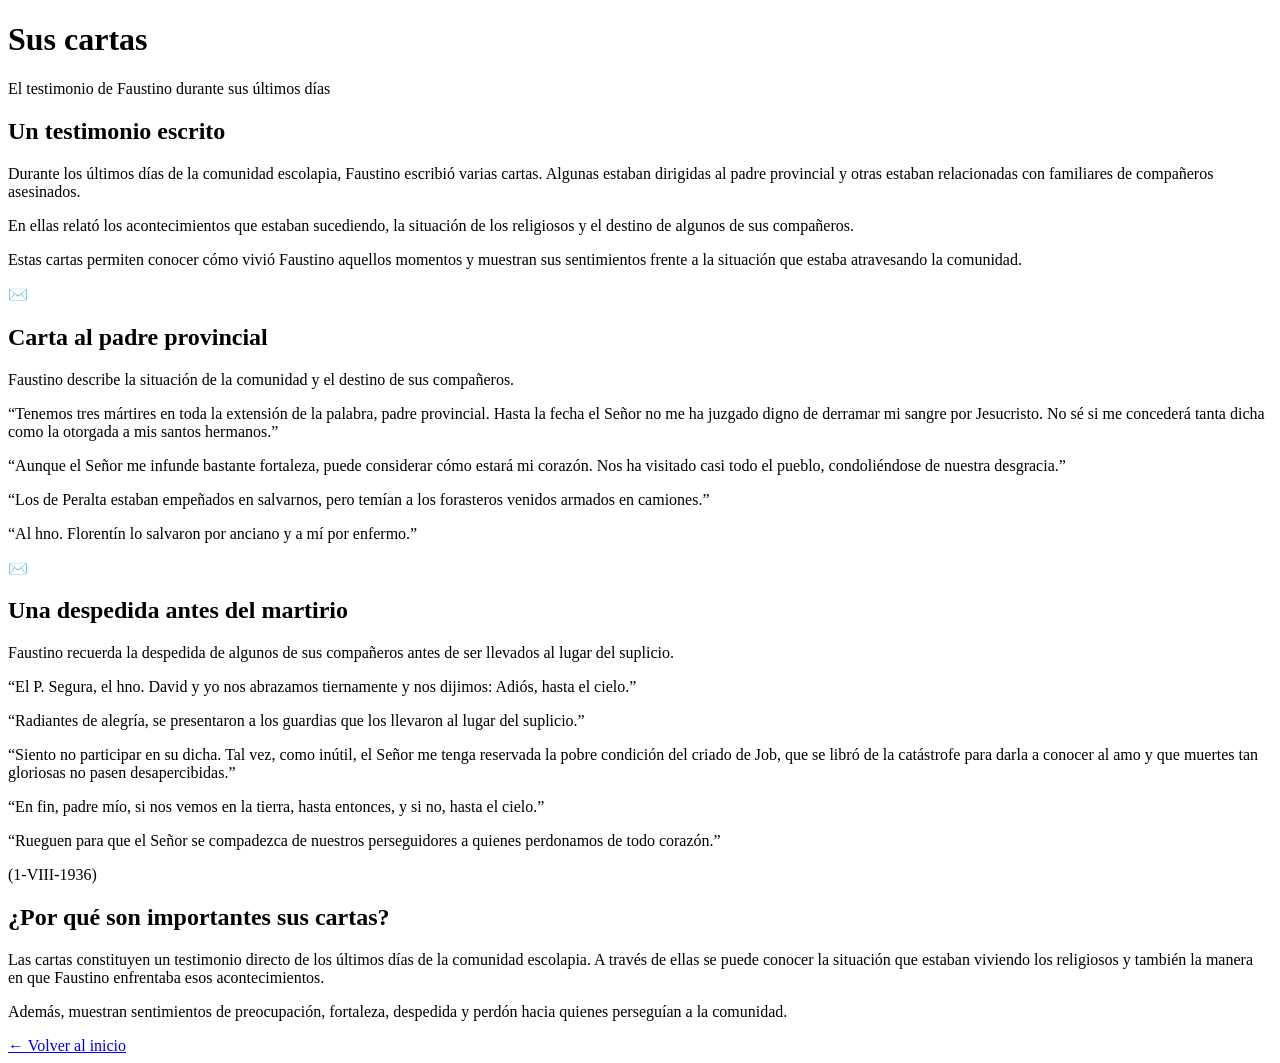
==== pages/cartas.html @ e20721c8 "Add files via upload" ====
<!DOCTYPE html>
<html lang="es">
<head>
    <meta charset="UTF-8">
    <meta name="viewport" content="width=device-width, initial-scale=1.0">
    <title>Sus cartas</title>
    <link rel="stylesheet" href="../css/styles.css">
</head>

<body>

    <header>
        <h1>Sus cartas</h1>
        <p>El testimonio de Faustino durante sus últimos días</p>
    </header>

    <main>

        <section class="contenido">

            <h2>Un testimonio escrito</h2>

            <p>
                Durante los últimos días de la comunidad escolapia, Faustino
                escribió varias cartas. Algunas estaban dirigidas al padre
                provincial y otras estaban relacionadas con familiares de
                compañeros asesinados.
            </p>

            <p>
                En ellas relató los acontecimientos que estaban sucediendo,
                la situación de los religiosos y el destino de algunos de sus
                compañeros.
            </p>

            <p>
                Estas cartas permiten conocer cómo vivió Faustino aquellos
                momentos y muestran sus sentimientos frente a la situación
                que estaba atravesando la comunidad.
            </p>

        </section>


        <section class="cartas-container">

            <article class="card-carta">

                <div class="card-carta-header">
                    <span>✉️</span>
                    <h2>Carta al padre provincial</h2>
                </div>

                <p class="descripcion-carta">
                    Faustino describe la situación de la comunidad y el
                    destino de sus compañeros.
                </p>

                <div class="carta-texto">

                    <p>
                        “Tenemos tres mártires en toda la extensión de la
                        palabra, padre provincial. Hasta la fecha el Señor no
                        me ha juzgado digno de derramar mi sangre por Jesucristo.
                        No sé si me concederá tanta dicha como la otorgada a
                        mis santos hermanos.”
                    </p>

                    <p>
                        “Aunque el Señor me infunde bastante fortaleza, puede
                        considerar cómo estará mi corazón. Nos ha visitado casi
                        todo el pueblo, condoliéndose de nuestra desgracia.”
                    </p>

                    <p>
                        “Los de Peralta estaban empeñados en salvarnos, pero
                        temían a los forasteros venidos armados en camiones.”
                    </p>

                    <p>
                        “Al hno. Florentín lo salvaron por anciano y a mí por
                        enfermo.”
                    </p>

                </div>

            </article>


            <article class="card-carta">

                <div class="card-carta-header">
                    <span>✉️</span>
                    <h2>Una despedida antes del martirio</h2>
                </div>

                <p class="descripcion-carta">
                    Faustino recuerda la despedida de algunos de sus
                    compañeros antes de ser llevados al lugar del suplicio.
                </p>

                <div class="carta-texto">

                    <p>
                        “El P. Segura, el hno. David y yo nos abrazamos
                        tiernamente y nos dijimos: Adiós, hasta el cielo.”
                    </p>

                    <p>
                        “Radiantes de alegría, se presentaron a los guardias
                        que los llevaron al lugar del suplicio.”
                    </p>

                    <p>
                        “Siento no participar en su dicha. Tal vez, como
                        inútil, el Señor me tenga reservada la pobre condición
                        del criado de Job, que se libró de la catástrofe para
                        darla a conocer al amo y que muertes tan gloriosas no
                        pasen desapercibidas.”
                    </p>

                    <p>
                        “En fin, padre mío, si nos vemos en la tierra, hasta
                        entonces, y si no, hasta el cielo.”
                    </p>

                    <p>
                        “Rueguen para que el Señor se compadezca de nuestros
                        perseguidores a quienes perdonamos de todo corazón.”
                    </p>

                    <span class="fecha-carta">(1-VIII-1936)</span>

                </div>

            </article>

        </section>


        <section class="contenido destacado">

            <h2>¿Por qué son importantes sus cartas?</h2>

            <p>
                Las cartas constituyen un testimonio directo de los últimos
                días de la comunidad escolapia. A través de ellas se puede
                conocer la situación que estaban viviendo los religiosos y
                también la manera en que Faustino enfrentaba esos
                acontecimientos.
            </p>

            <p>
                Además, muestran sentimientos de preocupación, fortaleza,
                despedida y perdón hacia quienes perseguían a la comunidad.
            </p>

        </section>


        <a class="boton-volver" href="../index/index.html">
            ← Volver al inicio
        </a>

    </main>

</body>
</html>
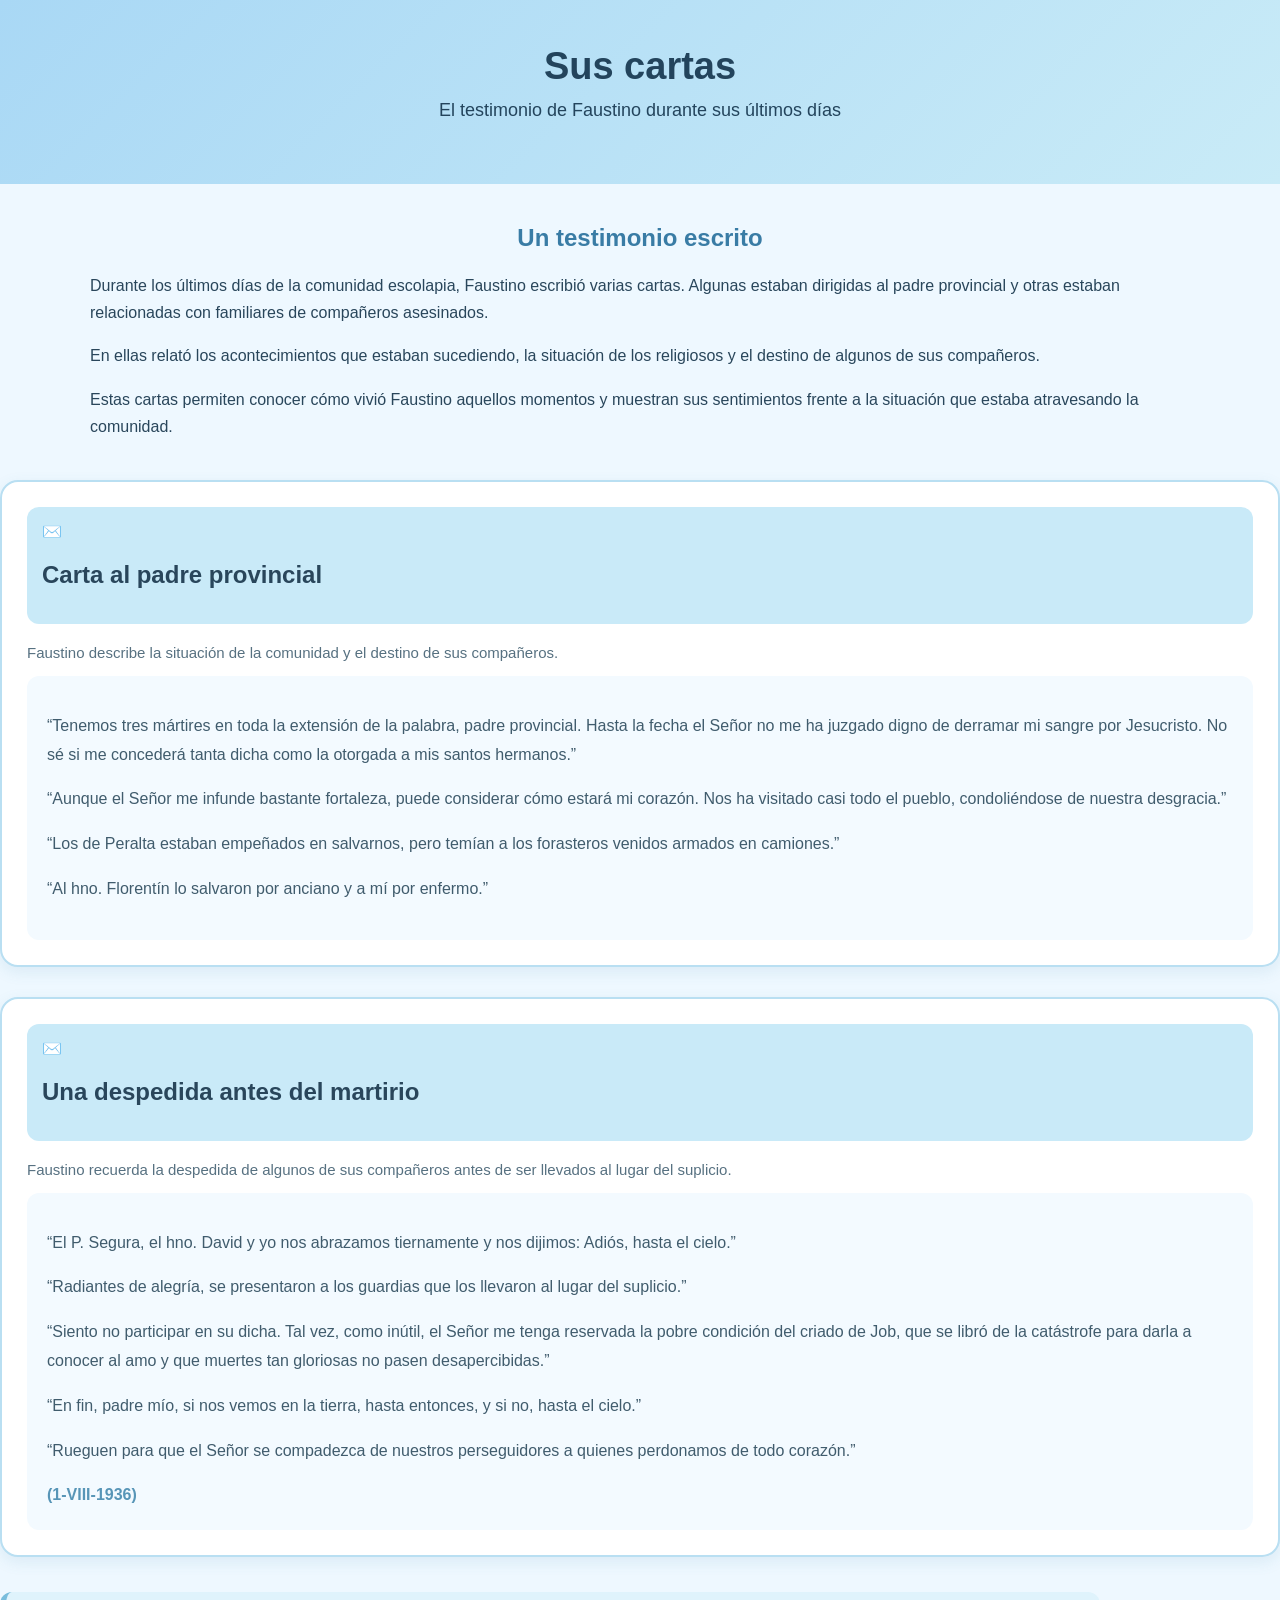
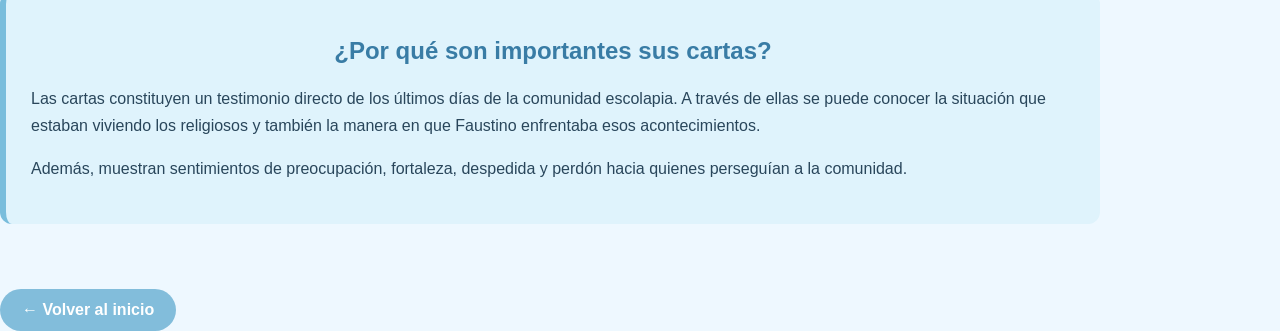
==== commit cd41fe92: "Update cartas.html" ====
--- a/pages/cartas.html
+++ b/pages/cartas.html
@@ -158,11 +158,11 @@
         </section>
 
 
-        <a class="boton-volver" href="../index/index.html">
+        <a class="boton-volver" href="../index.html">
             ← Volver al inicio
         </a>
 
     </main>
 
 </body>
-</html>+</html>
--- a/css/styles.css
+++ b/css/styles.css
@@ -0,0 +1,598 @@
+/* =====================================================
+   PROYECTO INTEGRADOR - FAUSTINO OTEIZA SEGURA
+   PALETA AZUL Y CELESTE PASTEL
+===================================================== */
+
+
+/* -----------------------------
+   CONFIGURACIÓN GENERAL
+----------------------------- */
+
+* {
+    box-sizing: border-box;
+}
+
+html {
+    scroll-behavior: smooth;
+}
+
+body {
+    margin: 0;
+    padding: 0;
+    font-family: Arial, Helvetica, sans-serif;
+    background-color: #eef8ff;
+    color: #29465b;
+}
+
+
+/* -----------------------------
+   HEADER
+----------------------------- */
+
+header {
+    width: 100%;
+    margin: 0;
+    padding: 45px 20px;
+
+    background: linear-gradient(135deg, #a9d8f5, #c9ebf7);
+
+    text-align: center;
+    color: #23445c;
+}
+
+header h1 {
+    margin: 0;
+    font-size: 38px;
+}
+
+header p {
+    font-size: 18px;
+    margin-top: 12px;
+}
+
+
+/* -----------------------------
+   CONTENIDO GENERAL
+----------------------------- */
+
+.contenido {
+    width: 90%;
+    max-width: 1100px;
+    margin: 40px auto;
+}
+
+.contenido h2 {
+    color: #397ca5;
+    text-align: center;
+    margin-bottom: 20px;
+}
+
+.contenido p {
+    line-height: 1.7;
+}
+
+
+/* -----------------------------
+   INICIO
+----------------------------- */
+
+.inicio {
+    text-align: center;
+    padding: 45px 20px;
+}
+
+.inicio h2 {
+    color: #397ca5;
+    font-size: 30px;
+    margin-bottom: 15px;
+}
+
+.inicio p {
+    max-width: 750px;
+    margin: 0 auto 30px;
+    line-height: 1.7;
+    color: #506b7b;
+}
+
+
+/* -----------------------------
+   IMAGEN PRINCIPAL
+----------------------------- */
+
+.imagen-inicio {
+    display: block;
+    width: 280px;
+    height: 280px;
+    object-fit: cover;
+
+    margin: 30px auto;
+
+    border-radius: 20px;
+    border: 5px solid #c4e6f7;
+
+    box-shadow: 0 5px 15px rgba(75, 140, 175, 0.15);
+}
+
+
+/* -----------------------------
+   3 IMÁGENES DEL INDEX
+----------------------------- */
+
+.imagenes-index {
+    display: flex;
+    justify-content: center;
+    align-items: center;
+    gap: 25px;
+
+    width: 100%;
+    margin: 45px auto;
+}
+
+.imagenes-index img {
+    width: 250px;
+    height: 250px;
+
+    object-fit: cover;
+
+    border-radius: 18px;
+    border: 4px solid #c4e6f7;
+
+    box-shadow: 0 5px 15px rgba(75, 140, 175, 0.15);
+
+    transition: transform 0.3s, box-shadow 0.3s;
+}
+
+.imagenes-index img:hover {
+    transform: translateY(-5px);
+
+    box-shadow: 0 8px 20px rgba(75, 140, 175, 0.2);
+}
+
+
+/* -----------------------------
+   BOTONES / MENÚ PRINCIPAL
+----------------------------- */
+
+.menu-principal {
+    display: grid;
+
+    grid-template-columns: repeat(2, 1fr);
+
+    gap: 20px;
+
+    max-width: 850px;
+
+    margin: 40px auto;
+}
+
+.menu-principal a {
+    display: flex;
+
+    justify-content: center;
+    align-items: center;
+
+    min-height: 80px;
+
+    background: linear-gradient(135deg, #b8e0f3, #d8f2fb);
+
+    color: #315f79;
+
+    text-decoration: none;
+
+    padding: 20px;
+
+    border-radius: 18px;
+
+    border: 2px solid #a9d8ed;
+
+    font-size: 18px;
+    font-weight: bold;
+
+    box-shadow: 0 5px 12px rgba(75, 140, 175, 0.12);
+
+    transition:
+        transform 0.3s,
+        box-shadow 0.3s,
+        background 0.3s;
+}
+
+.menu-principal a:hover {
+    transform: translateY(-5px);
+
+    background: linear-gradient(135deg, #a6d6ed, #c9eaf8);
+
+    box-shadow: 0 8px 18px rgba(75, 140, 175, 0.2);
+}
+
+
+/* -----------------------------
+   CARDS
+----------------------------- */
+
+.cards-container {
+    display: grid;
+
+    grid-template-columns: repeat(2, 1fr);
+
+    gap: 25px;
+
+    margin-top: 30px;
+}
+
+.card {
+    background-color: #ffffff;
+
+    border: 2px solid #c4e6f7;
+
+    border-radius: 18px;
+
+    padding: 25px;
+
+    box-shadow: 0 5px 15px rgba(75, 140, 175, 0.12);
+
+    transition:
+        transform 0.3s,
+        box-shadow 0.3s;
+}
+
+.card:hover {
+    transform: translateY(-5px);
+
+    box-shadow: 0 8px 20px rgba(75, 140, 175, 0.2);
+}
+
+.card h3 {
+    color: #4389b5;
+
+    margin-top: 0;
+}
+
+.card p {
+    color: #4c6373;
+
+    line-height: 1.6;
+}
+
+
+/* -----------------------------
+   DESTACADO
+----------------------------- */
+
+.destacado {
+    background-color: #dff3fc;
+
+    border-left: 6px solid #79bddc;
+
+    border-radius: 12px;
+
+    padding: 25px;
+
+    margin: 35px 0;
+}
+
+.destacado h2,
+.destacado h3 {
+    color: #397ca5;
+}
+
+
+/* -----------------------------
+   CITAS
+----------------------------- */
+
+blockquote {
+    background-color: #f5fbff;
+
+    border-left: 5px solid #91cce5;
+
+    margin: 20px 0;
+
+    padding: 20px;
+
+    border-radius: 10px;
+
+    color: #456477;
+
+    font-style: italic;
+
+    line-height: 1.7;
+}
+
+
+/* -----------------------------
+   CARTAS
+----------------------------- */
+
+.cartas-container {
+    display: flex;
+
+    flex-direction: column;
+
+    gap: 30px;
+
+    margin-top: 30px;
+}
+
+.card-carta {
+    background-color: #ffffff;
+
+    border: 2px solid #b9dff2;
+
+    border-radius: 18px;
+
+    padding: 25px;
+
+    box-shadow: 0 5px 15px rgba(75, 140, 175, 0.12);
+}
+
+.card-carta-header {
+    background-color: #c9eaf8;
+
+    padding: 15px;
+
+    border-radius: 12px;
+
+    margin-bottom: 20px;
+}
+
+.card-carta-header h3 {
+    margin: 0;
+
+    color: #316d91;
+}
+
+.descripcion-carta {
+    color: #577181;
+
+    font-size: 15px;
+}
+
+.carta-texto {
+    background-color: #f3faff;
+
+    padding: 20px;
+
+    border-radius: 12px;
+
+    line-height: 1.8;
+
+    color: #405c6d;
+}
+
+.fecha-carta {
+    text-align: right;
+
+    color: #5795b7;
+
+    font-weight: bold;
+
+    margin-top: 15px;
+}
+
+
+/* -----------------------------
+   LÍNEA DE TIEMPO
+----------------------------- */
+
+.timeline-section {
+    margin-top: 50px;
+}
+
+.timeline-section h2 {
+    text-align: center;
+
+    color: #397ca5;
+}
+
+.timeline {
+    position: relative;
+
+    max-width: 850px;
+
+    margin: 40px auto;
+}
+
+.timeline::before {
+    content: "";
+
+    position: absolute;
+
+    left: 50%;
+
+    top: 0;
+    bottom: 0;
+
+    width: 4px;
+
+    background-color: #a7d7ed;
+
+    transform: translateX(-50%);
+}
+
+.timeline-item {
+    position: relative;
+
+    width: 50%;
+
+    padding: 15px 30px;
+}
+
+.timeline-item:nth-child(odd) {
+    left: 0;
+
+    text-align: right;
+}
+
+.timeline-item:nth-child(even) {
+    left: 50%;
+}
+
+.timeline-year {
+    display: inline-block;
+
+    background-color: #91cce5;
+
+    color: #ffffff;
+
+    padding: 8px 15px;
+
+    border-radius: 20px;
+
+    font-weight: bold;
+
+    margin-bottom: 10px;
+}
+
+.timeline-content {
+    background-color: #ffffff;
+
+    border: 2px solid #c4e6f7;
+
+    border-radius: 15px;
+
+    padding: 18px;
+
+    box-shadow: 0 4px 12px rgba(75, 140, 175, 0.1);
+}
+
+.timeline-content h3 {
+    color: #397ca5;
+
+    margin-top: 0;
+}
+
+
+/* -----------------------------
+   BOTÓN VOLVER
+----------------------------- */
+
+.boton-volver {
+    display: inline-block;
+
+    background-color: #82bddb;
+
+    color: #ffffff;
+
+    text-decoration: none;
+
+    padding: 12px 22px;
+
+    border-radius: 25px;
+
+    margin-top: 30px;
+
+    font-weight: bold;
+
+    transition:
+        background-color 0.3s,
+        transform 0.3s;
+}
+
+.boton-volver:hover {
+    background-color: #5da4c8;
+
+    transform: translateY(-2px);
+}
+
+
+/* -----------------------------
+   IMÁGENES GENERALES
+----------------------------- */
+
+img {
+    max-width: 100%;
+
+    border-radius: 15px;
+}
+
+
+/* =====================================================
+   FOOTER
+   IGUAL DE ANCHO Y ESTILO QUE EL HEADER
+===================================================== */
+
+footer {
+    display: block;
+
+    width: 100%;
+    max-width: none;
+
+    margin: 60px 0 0 0;
+
+    padding: 45px 20px;
+
+    background: linear-gradient(135deg, #a9d8f5, #c9ebf7);
+
+    color: #23445c;
+
+    text-align: center;
+
+    border: none;
+    border-radius: 0;
+
+    box-shadow: none;
+}
+
+footer p {
+    margin: 0;
+
+    font-size: 16px;
+}
+
+
+/* -----------------------------
+   VERSIÓN PARA CELULAR
+----------------------------- */
+
+@media (max-width: 700px) {
+
+    header h1 {
+        font-size: 30px;
+    }
+
+    header p {
+        font-size: 16px;
+    }
+
+    .menu-principal {
+        grid-template-columns: 1fr;
+    }
+
+    .cards-container {
+        grid-template-columns: 1fr;
+    }
+
+    .imagenes-index {
+        flex-direction: column;
+
+        gap: 20px;
+    }
+
+    .imagenes-index img {
+        width: 80%;
+
+        max-width: 300px;
+
+        height: 250px;
+    }
+
+    .timeline::before {
+        left: 15px;
+    }
+
+    .timeline-item,
+    .timeline-item:nth-child(even),
+    .timeline-item:nth-child(odd) {
+        width: 100%;
+
+        left: 0;
+
+        text-align: left;
+
+        padding-left: 45px;
+    }
+
+    .contenido {
+        width: 92%;
+    }
+}
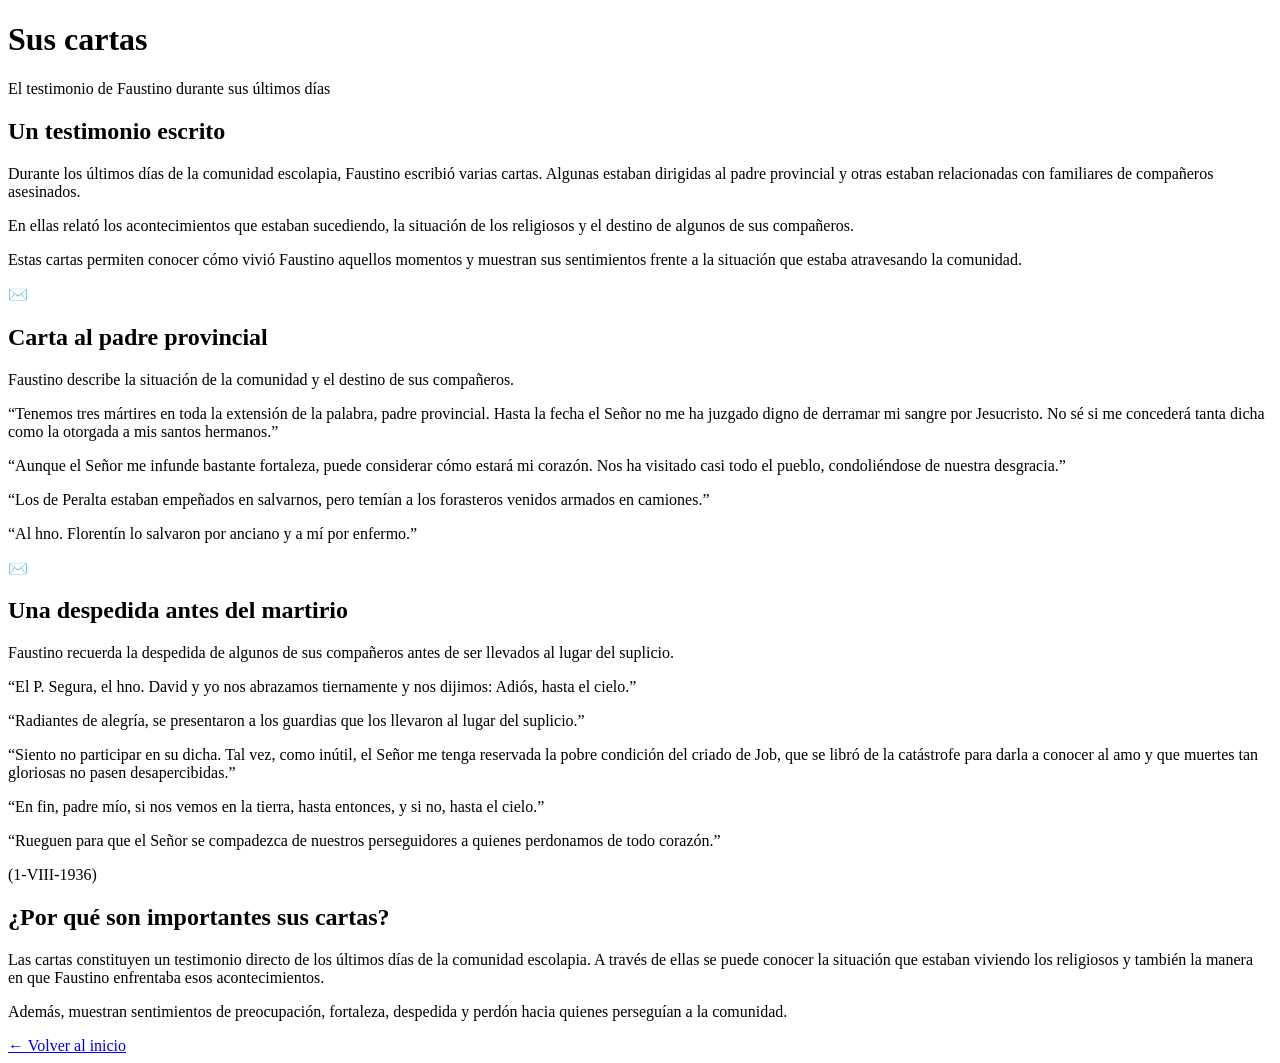
==== commit 63604c52: "Update cartas.html" ====
--- a/pages/cartas.html
+++ b/pages/cartas.html
@@ -4,7 +4,7 @@
     <meta charset="UTF-8">
     <meta name="viewport" content="width=device-width, initial-scale=1.0">
     <title>Sus cartas</title>
-    <link rel="stylesheet" href="../css/styles.css">
+    <link rel="stylesheet" href="./css/styles.css">
 </head>
 
 <body>
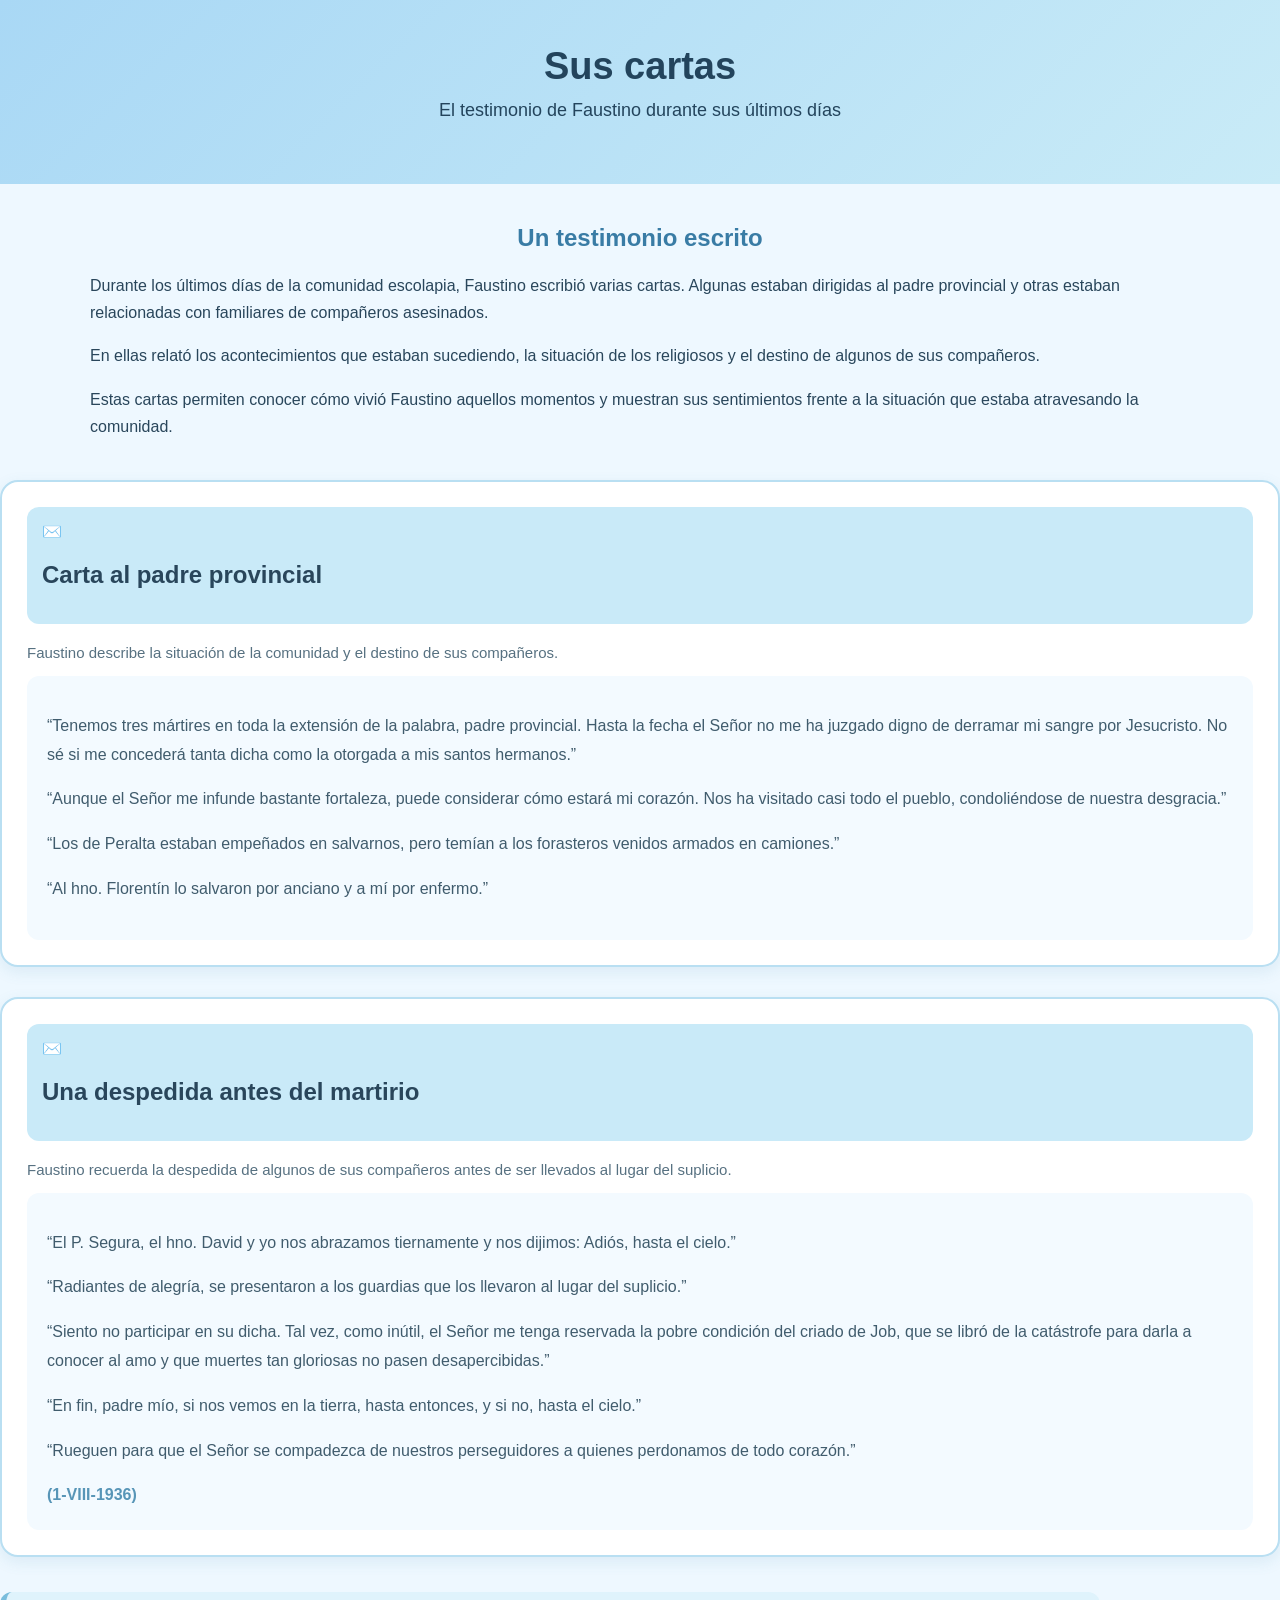
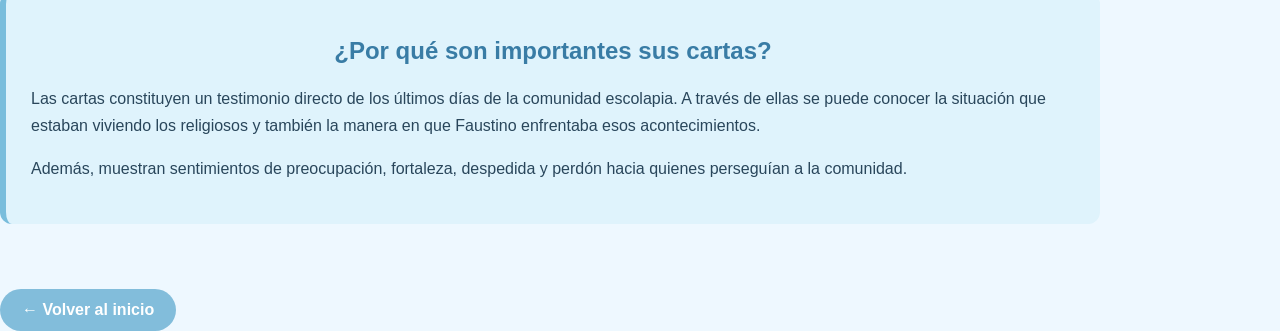
==== commit 640da33f: "Update cartas.html" ====
--- a/pages/cartas.html
+++ b/pages/cartas.html
@@ -4,7 +4,7 @@
     <meta charset="UTF-8">
     <meta name="viewport" content="width=device-width, initial-scale=1.0">
     <title>Sus cartas</title>
-    <link rel="stylesheet" href="./css/styles.css">
+    <link rel="stylesheet" href="../css/styles.css">
 </head>
 
 <body>
--- a/css/styles.css
+++ b/css/styles.css
@@ -0,0 +1,598 @@
+/* =====================================================
+   PROYECTO INTEGRADOR - FAUSTINO OTEIZA SEGURA
+   PALETA AZUL Y CELESTE PASTEL
+===================================================== */
+
+
+/* -----------------------------
+   CONFIGURACIÓN GENERAL
+----------------------------- */
+
+* {
+    box-sizing: border-box;
+}
+
+html {
+    scroll-behavior: smooth;
+}
+
+body {
+    margin: 0;
+    padding: 0;
+    font-family: Arial, Helvetica, sans-serif;
+    background-color: #eef8ff;
+    color: #29465b;
+}
+
+
+/* -----------------------------
+   HEADER
+----------------------------- */
+
+header {
+    width: 100%;
+    margin: 0;
+    padding: 45px 20px;
+
+    background: linear-gradient(135deg, #a9d8f5, #c9ebf7);
+
+    text-align: center;
+    color: #23445c;
+}
+
+header h1 {
+    margin: 0;
+    font-size: 38px;
+}
+
+header p {
+    font-size: 18px;
+    margin-top: 12px;
+}
+
+
+/* -----------------------------
+   CONTENIDO GENERAL
+----------------------------- */
+
+.contenido {
+    width: 90%;
+    max-width: 1100px;
+    margin: 40px auto;
+}
+
+.contenido h2 {
+    color: #397ca5;
+    text-align: center;
+    margin-bottom: 20px;
+}
+
+.contenido p {
+    line-height: 1.7;
+}
+
+
+/* -----------------------------
+   INICIO
+----------------------------- */
+
+.inicio {
+    text-align: center;
+    padding: 45px 20px;
+}
+
+.inicio h2 {
+    color: #397ca5;
+    font-size: 30px;
+    margin-bottom: 15px;
+}
+
+.inicio p {
+    max-width: 750px;
+    margin: 0 auto 30px;
+    line-height: 1.7;
+    color: #506b7b;
+}
+
+
+/* -----------------------------
+   IMAGEN PRINCIPAL
+----------------------------- */
+
+.imagen-inicio {
+    display: block;
+    width: 280px;
+    height: 280px;
+    object-fit: cover;
+
+    margin: 30px auto;
+
+    border-radius: 20px;
+    border: 5px solid #c4e6f7;
+
+    box-shadow: 0 5px 15px rgba(75, 140, 175, 0.15);
+}
+
+
+/* -----------------------------
+   3 IMÁGENES DEL INDEX
+----------------------------- */
+
+.imagenes-index {
+    display: flex;
+    justify-content: center;
+    align-items: center;
+    gap: 25px;
+
+    width: 100%;
+    margin: 45px auto;
+}
+
+.imagenes-index img {
+    width: 250px;
+    height: 250px;
+
+    object-fit: cover;
+
+    border-radius: 18px;
+    border: 4px solid #c4e6f7;
+
+    box-shadow: 0 5px 15px rgba(75, 140, 175, 0.15);
+
+    transition: transform 0.3s, box-shadow 0.3s;
+}
+
+.imagenes-index img:hover {
+    transform: translateY(-5px);
+
+    box-shadow: 0 8px 20px rgba(75, 140, 175, 0.2);
+}
+
+
+/* -----------------------------
+   BOTONES / MENÚ PRINCIPAL
+----------------------------- */
+
+.menu-principal {
+    display: grid;
+
+    grid-template-columns: repeat(2, 1fr);
+
+    gap: 20px;
+
+    max-width: 850px;
+
+    margin: 40px auto;
+}
+
+.menu-principal a {
+    display: flex;
+
+    justify-content: center;
+    align-items: center;
+
+    min-height: 80px;
+
+    background: linear-gradient(135deg, #b8e0f3, #d8f2fb);
+
+    color: #315f79;
+
+    text-decoration: none;
+
+    padding: 20px;
+
+    border-radius: 18px;
+
+    border: 2px solid #a9d8ed;
+
+    font-size: 18px;
+    font-weight: bold;
+
+    box-shadow: 0 5px 12px rgba(75, 140, 175, 0.12);
+
+    transition:
+        transform 0.3s,
+        box-shadow 0.3s,
+        background 0.3s;
+}
+
+.menu-principal a:hover {
+    transform: translateY(-5px);
+
+    background: linear-gradient(135deg, #a6d6ed, #c9eaf8);
+
+    box-shadow: 0 8px 18px rgba(75, 140, 175, 0.2);
+}
+
+
+/* -----------------------------
+   CARDS
+----------------------------- */
+
+.cards-container {
+    display: grid;
+
+    grid-template-columns: repeat(2, 1fr);
+
+    gap: 25px;
+
+    margin-top: 30px;
+}
+
+.card {
+    background-color: #ffffff;
+
+    border: 2px solid #c4e6f7;
+
+    border-radius: 18px;
+
+    padding: 25px;
+
+    box-shadow: 0 5px 15px rgba(75, 140, 175, 0.12);
+
+    transition:
+        transform 0.3s,
+        box-shadow 0.3s;
+}
+
+.card:hover {
+    transform: translateY(-5px);
+
+    box-shadow: 0 8px 20px rgba(75, 140, 175, 0.2);
+}
+
+.card h3 {
+    color: #4389b5;
+
+    margin-top: 0;
+}
+
+.card p {
+    color: #4c6373;
+
+    line-height: 1.6;
+}
+
+
+/* -----------------------------
+   DESTACADO
+----------------------------- */
+
+.destacado {
+    background-color: #dff3fc;
+
+    border-left: 6px solid #79bddc;
+
+    border-radius: 12px;
+
+    padding: 25px;
+
+    margin: 35px 0;
+}
+
+.destacado h2,
+.destacado h3 {
+    color: #397ca5;
+}
+
+
+/* -----------------------------
+   CITAS
+----------------------------- */
+
+blockquote {
+    background-color: #f5fbff;
+
+    border-left: 5px solid #91cce5;
+
+    margin: 20px 0;
+
+    padding: 20px;
+
+    border-radius: 10px;
+
+    color: #456477;
+
+    font-style: italic;
+
+    line-height: 1.7;
+}
+
+
+/* -----------------------------
+   CARTAS
+----------------------------- */
+
+.cartas-container {
+    display: flex;
+
+    flex-direction: column;
+
+    gap: 30px;
+
+    margin-top: 30px;
+}
+
+.card-carta {
+    background-color: #ffffff;
+
+    border: 2px solid #b9dff2;
+
+    border-radius: 18px;
+
+    padding: 25px;
+
+    box-shadow: 0 5px 15px rgba(75, 140, 175, 0.12);
+}
+
+.card-carta-header {
+    background-color: #c9eaf8;
+
+    padding: 15px;
+
+    border-radius: 12px;
+
+    margin-bottom: 20px;
+}
+
+.card-carta-header h3 {
+    margin: 0;
+
+    color: #316d91;
+}
+
+.descripcion-carta {
+    color: #577181;
+
+    font-size: 15px;
+}
+
+.carta-texto {
+    background-color: #f3faff;
+
+    padding: 20px;
+
+    border-radius: 12px;
+
+    line-height: 1.8;
+
+    color: #405c6d;
+}
+
+.fecha-carta {
+    text-align: right;
+
+    color: #5795b7;
+
+    font-weight: bold;
+
+    margin-top: 15px;
+}
+
+
+/* -----------------------------
+   LÍNEA DE TIEMPO
+----------------------------- */
+
+.timeline-section {
+    margin-top: 50px;
+}
+
+.timeline-section h2 {
+    text-align: center;
+
+    color: #397ca5;
+}
+
+.timeline {
+    position: relative;
+
+    max-width: 850px;
+
+    margin: 40px auto;
+}
+
+.timeline::before {
+    content: "";
+
+    position: absolute;
+
+    left: 50%;
+
+    top: 0;
+    bottom: 0;
+
+    width: 4px;
+
+    background-color: #a7d7ed;
+
+    transform: translateX(-50%);
+}
+
+.timeline-item {
+    position: relative;
+
+    width: 50%;
+
+    padding: 15px 30px;
+}
+
+.timeline-item:nth-child(odd) {
+    left: 0;
+
+    text-align: right;
+}
+
+.timeline-item:nth-child(even) {
+    left: 50%;
+}
+
+.timeline-year {
+    display: inline-block;
+
+    background-color: #91cce5;
+
+    color: #ffffff;
+
+    padding: 8px 15px;
+
+    border-radius: 20px;
+
+    font-weight: bold;
+
+    margin-bottom: 10px;
+}
+
+.timeline-content {
+    background-color: #ffffff;
+
+    border: 2px solid #c4e6f7;
+
+    border-radius: 15px;
+
+    padding: 18px;
+
+    box-shadow: 0 4px 12px rgba(75, 140, 175, 0.1);
+}
+
+.timeline-content h3 {
+    color: #397ca5;
+
+    margin-top: 0;
+}
+
+
+/* -----------------------------
+   BOTÓN VOLVER
+----------------------------- */
+
+.boton-volver {
+    display: inline-block;
+
+    background-color: #82bddb;
+
+    color: #ffffff;
+
+    text-decoration: none;
+
+    padding: 12px 22px;
+
+    border-radius: 25px;
+
+    margin-top: 30px;
+
+    font-weight: bold;
+
+    transition:
+        background-color 0.3s,
+        transform 0.3s;
+}
+
+.boton-volver:hover {
+    background-color: #5da4c8;
+
+    transform: translateY(-2px);
+}
+
+
+/* -----------------------------
+   IMÁGENES GENERALES
+----------------------------- */
+
+img {
+    max-width: 100%;
+
+    border-radius: 15px;
+}
+
+
+/* =====================================================
+   FOOTER
+   IGUAL DE ANCHO Y ESTILO QUE EL HEADER
+===================================================== */
+
+footer {
+    display: block;
+
+    width: 100%;
+    max-width: none;
+
+    margin: 60px 0 0 0;
+
+    padding: 45px 20px;
+
+    background: linear-gradient(135deg, #a9d8f5, #c9ebf7);
+
+    color: #23445c;
+
+    text-align: center;
+
+    border: none;
+    border-radius: 0;
+
+    box-shadow: none;
+}
+
+footer p {
+    margin: 0;
+
+    font-size: 16px;
+}
+
+
+/* -----------------------------
+   VERSIÓN PARA CELULAR
+----------------------------- */
+
+@media (max-width: 700px) {
+
+    header h1 {
+        font-size: 30px;
+    }
+
+    header p {
+        font-size: 16px;
+    }
+
+    .menu-principal {
+        grid-template-columns: 1fr;
+    }
+
+    .cards-container {
+        grid-template-columns: 1fr;
+    }
+
+    .imagenes-index {
+        flex-direction: column;
+
+        gap: 20px;
+    }
+
+    .imagenes-index img {
+        width: 80%;
+
+        max-width: 300px;
+
+        height: 250px;
+    }
+
+    .timeline::before {
+        left: 15px;
+    }
+
+    .timeline-item,
+    .timeline-item:nth-child(even),
+    .timeline-item:nth-child(odd) {
+        width: 100%;
+
+        left: 0;
+
+        text-align: left;
+
+        padding-left: 45px;
+    }
+
+    .contenido {
+        width: 92%;
+    }
+}
